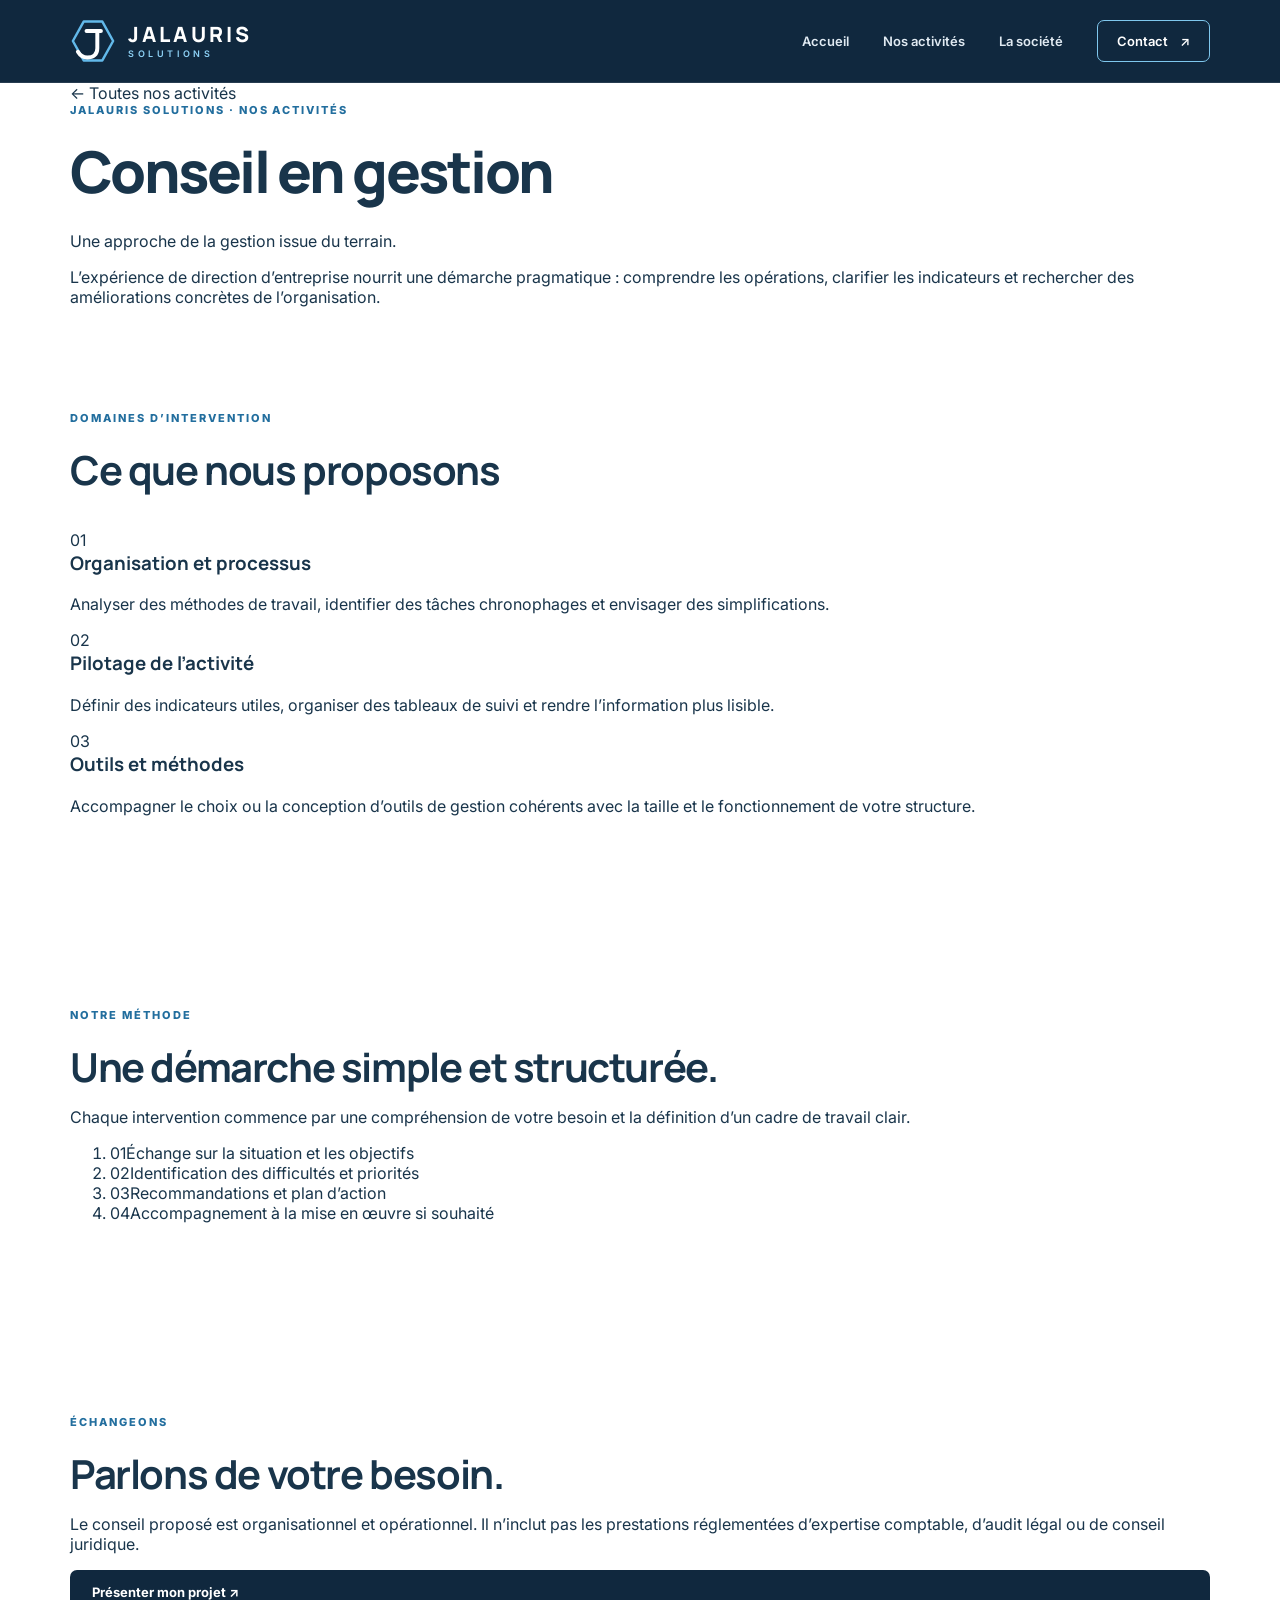
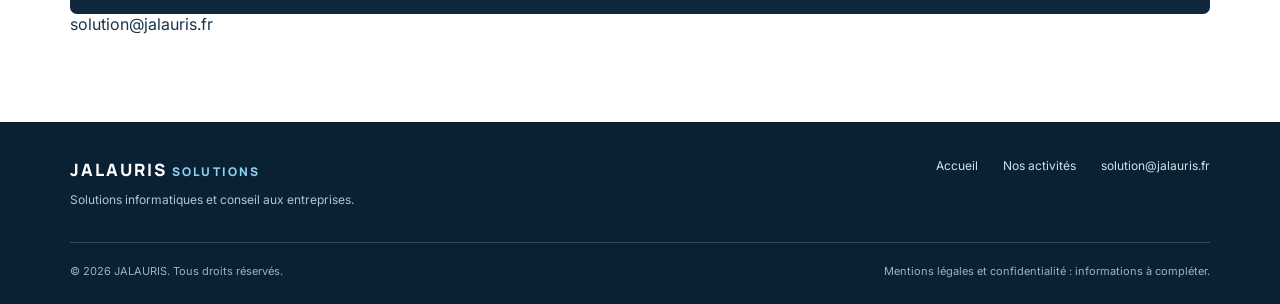
==== conseil-en-gestion.html @ a0e3b8d9 "Crée page de prestation : Conseil en gestion" ====
<!doctype html>
<html lang="fr">
<head>
  <meta charset="UTF-8">
  <meta name="viewport" content="width=device-width, initial-scale=1">
  <meta name="theme-color" content="#10283e">
  <meta name="description" content="Conseil en gestion : découvrez l’approche et les prestations proposées par JALAURIS Solutions.">
  <title>Conseil en gestion — JALAURIS Solutions</title>
  <link rel="preconnect" href="https://fonts.googleapis.com">
  <link rel="preconnect" href="https://fonts.gstatic.com" crossorigin>
  <link href="https://fonts.googleapis.com/css2?family=Inter:wght@400;500;600;700&family=Manrope:wght@500;600;700;800&display=swap" rel="stylesheet">
  <link rel="icon" href="/favicon.ico?v=4" type="image/x-icon" sizes="32x32">
  <link rel="shortcut icon" href="/favicon.ico?v=4" type="image/x-icon">
  <link rel="stylesheet" href="/styles.css">
  <script src="/script.js" defer></script>
</head>
<body>
  <a class="skip-link" href="#contenu">Aller au contenu</a>
  <header class="site-header">
    <div class="container header-inner">
      <a class="brand" href="/index.html" aria-label="JALAURIS Solutions, accueil"><span class="brand-icon" aria-hidden="true"><svg viewBox="0 0 64 64" fill="none" xmlns="http://www.w3.org/2000/svg"><path d="M19 5H45L60 32L45 59H19L4 32L19 5Z" stroke="currentColor" stroke-width="3.4" stroke-linejoin="round"/><path d="M38 18V42c0 9-6 13-14 13-6 0-10-3-13-8M23 18H43" stroke="#fff" stroke-width="5.5" stroke-linecap="round"/></svg></span><span class="brand-name"><strong>JALAURIS</strong><small>SOLUTIONS</small></span></a>
      <button class="menu-toggle" type="button" aria-label="Ouvrir le menu" aria-controls="navigation" aria-expanded="false"><span></span><span></span><span></span></button>
      <nav class="navigation" id="navigation" aria-label="Navigation principale">
        <a href="/index.html">Accueil</a>
        <a href="/index.html#activites">Nos activités</a>
        <a href="/index.html#societe">La société</a>
        <a class="nav-contact" href="/index.html#contact">Contact <span aria-hidden="true">↗</span></a>
      </nav>
    </div>
  </header>
  <main id="contenu">
    <section class="detail-hero">
      <div class="container detail-hero-inner">
        <a class="back-link" href="/index.html#activites">← Toutes nos activités</a>
        <p class="eyebrow">JALAURIS SOLUTIONS · NOS ACTIVITÉS</p>
        <h1>Conseil en gestion</h1>
        <p class="detail-tagline">Une approche de la gestion issue du terrain.</p>
        <p class="detail-lead">L’expérience de direction d’entreprise nourrit une démarche pragmatique : comprendre les opérations, clarifier les indicateurs et rechercher des améliorations concrètes de l’organisation.</p>
      </div>
    </section>
    <section class="section detail-section" aria-labelledby="offre">
      <div class="container">
        <div class="section-intro"><p class="eyebrow">DOMAINES D’INTERVENTION</p><h2 id="offre">Ce que nous proposons</h2></div>
        <div class="detail-grid"><article class="detail-card"><span class="detail-index">01</span><h3>Organisation et processus</h3><p>Analyser des méthodes de travail, identifier des tâches chronophages et envisager des simplifications.</p></article>
<article class="detail-card"><span class="detail-index">02</span><h3>Pilotage de l’activité</h3><p>Définir des indicateurs utiles, organiser des tableaux de suivi et rendre l’information plus lisible.</p></article>
<article class="detail-card"><span class="detail-index">03</span><h3>Outils et méthodes</h3><p>Accompagner le choix ou la conception d’outils de gestion cohérents avec la taille et le fonctionnement de votre structure.</p></article></div>
      </div>
    </section>
    <section class="section detail-process" aria-labelledby="methode">
      <div class="container detail-process-grid">
        <div><p class="eyebrow">NOTRE MÉTHODE</p><h2 id="methode">Une démarche simple et structurée.</h2><p>Chaque intervention commence par une compréhension de votre besoin et la définition d’un cadre de travail clair.</p></div>
        <ol class="detail-steps"><li><span>01</span>Échange sur la situation et les objectifs</li>
<li><span>02</span>Identification des difficultés et priorités</li>
<li><span>03</span>Recommandations et plan d’action</li>
<li><span>04</span>Accompagnement à la mise en œuvre si souhaité</li></ol>
      </div>
    </section>
    <section class="section detail-callout" aria-labelledby="echanger">
      <div class="container detail-callout-inner">
        <div><p class="eyebrow">ÉCHANGEONS</p><h2 id="echanger">Parlons de votre besoin.</h2><p>Le conseil proposé est organisationnel et opérationnel. Il n’inclut pas les prestations réglementées d’expertise comptable, d’audit légal ou de conseil juridique.</p></div>
        <div class="detail-contact-actions"><a class="button-primary" href="/index.html#contact">Présenter mon projet ↗</a><a class="email-link" href="mailto:solution@jalauris.fr">solution@jalauris.fr</a></div>
      </div>
    </section>
  </main>
  <footer class="footer">
    <div class="container footer-main"><div><strong>JALAURIS <span>SOLUTIONS</span></strong><p>Solutions informatiques et conseil aux entreprises.</p></div><nav aria-label="Liens de pied de page"><a href="/index.html">Accueil</a><a href="/index.html#activites">Nos activités</a><a href="mailto:solution@jalauris.fr">solution@jalauris.fr</a></nav></div>
    <div class="container footer-bottom"><span>© <span id="year"></span> JALAURIS. Tous droits réservés.</span><span>Mentions légales et confidentialité : informations à compléter.</span></div>
  </footer>
</body>
</html>
---- styles.css ----
:root{--navy:#10283e;--blue:#62b9ea;--blue-dark:#226e9e;--text:#19354b;--muted:#556c7d;--border:#dce7ef;--light:#f3f7fa;--white:#fff;font-family:Inter,Arial,sans-serif;color:var(--text);font-synthesis:none}
*{box-sizing:border-box}
html{scroll-behavior:smooth;scroll-padding-top:100px}
body{margin:0;min-width:320px;background:var(--white)}
button,input,select,textarea{font:inherit}a{text-decoration:none;color:inherit}
a:focus-visible,button:focus-visible,input:focus-visible,select:focus-visible,textarea:focus-visible{outline:3px solid #329bd3;outline-offset:3px}
.container{width:min(1140px,calc(100% - 48px));margin:auto}
.skip-link{position:absolute;left:16px;top:-100px;background:#fff;color:#10283e;padding:12px;z-index:30}.skip-link:focus{top:10px}
.site-header{background:var(--navy);color:#fff;position:sticky;top:0;z-index:20;border-bottom:1px solid #ffffff18}
.header-inner{min-height:82px;display:flex;align-items:center;justify-content:space-between;gap:28px}
.brand{display:flex;align-items:center;gap:12px;flex-shrink:0}.brand-icon{width:46px;height:46px;display:grid;place-items:center;color:var(--blue)}.brand-icon svg{width:100%;height:100%}
.brand-name{display:flex;flex-direction:column;gap:4px}.brand-name strong{font:800 21px/1 Manrope,Arial,sans-serif;letter-spacing:.15em}.brand-name small{font:600 9px/1 Inter,sans-serif;letter-spacing:.4em;color:#8ed2f6}
.navigation{display:flex;align-items:center;gap:34px;font-size:13px;font-weight:600}.navigation a{color:#e0eaf2;transition:color .2s}.navigation a:hover{color:#8ed2f6}
.navigation .nav-contact{border:1px solid #7fc7ed;border-radius:7px;padding:12px 19px;color:#fff}.navigation .nav-contact:hover{background:#62b9ea19}.nav-contact span{margin-left:9px}.menu-toggle{display:none}
.intro{background:var(--navy);color:#fff}
.intro-inner{padding:88px 0 94px;max-width:1140px}.eyebrow{font-size:11px;font-weight:800;letter-spacing:.18em;color:var(--blue-dark);margin:0 0 20px}
.intro .eyebrow{color:#89d4fc}h1,h2,h3,p{margin-top:0}h1,h2,h3{font-family:Manrope,Arial,sans-serif}
h1{font-size:clamp(36px,4.5vw,59px);line-height:1.19;letter-spacing:-.047em;font-weight:800;max-width:890px;margin:0 0 25px}
h1 span{color:#8ed2f6}.intro-lead{font-size:clamp(15px,1.5vw,17px);line-height:1.85;max-width:770px;color:#cfdeea;margin:0 0 29px}
.text-action{color:#b0e4ff;font-size:13px;font-weight:700;display:inline-flex;align-items:center;gap:13px;padding-bottom:7px;border-bottom:1px solid #6dabc9}.text-action:hover{color:#fff}
.section{padding:88px 0}.section-intro{margin-bottom:35px;max-width:710px}h2{font-size:clamp(28px,3.2vw,40px);letter-spacing:-.035em;line-height:1.25;margin-bottom:15px}.section-intro>p:last-child{font-size:15px;line-height:1.8;color:var(--muted);margin:0}
.activity-grid{display:grid;grid-template-columns:repeat(2,minmax(0,1fr));gap:22px}
.activity-card{background:#fff;border:1px solid var(--border);border-radius:12px;padding:31px 34px 34px;min-height:252px;box-shadow:0 5px 23px #0f2e4308;transition:border-color .2s,box-shadow .2s,transform .2s}
.activity-card:hover{border-color:#9acdea;box-shadow:0 15px 36px #0f2e4313;transform:translateY(-3px)}
.card-heading{display:flex;align-items:center;justify-content:space-between;margin-bottom:22px}.card-icon{width:47px;height:47px;border-radius:10px;display:grid;place-items:center;background:#e8f5fc;color:#246e9c}
.card-icon svg{width:25px;height:25px;fill:none;stroke:currentColor;stroke-width:1.7;stroke-linejoin:round;stroke-linecap:round}
.card-index{font-size:12px;font-weight:700;color:#94a9b8}.activity-card h3{font-size:20px;line-height:1.35;letter-spacing:-.02em;margin-bottom:12px}
.activity-card p{color:var(--muted);font-size:14px;line-height:1.8;margin:0}
.company{background:var(--light)}.company-inner{display:grid;grid-template-columns:1fr 1fr;gap:80px;align-items:start}.company-inner h2{max-width:520px}
.company-copy{padding-top:33px}.company-copy p{font-size:15px;line-height:1.9;color:var(--muted);margin-bottom:15px}
.contact{background:#fff}.contact-inner{display:grid;grid-template-columns:.85fr 1.15fr;gap:84px;align-items:start}
.contact-inner>div>p:last-child{max-width:420px;font-size:15px;line-height:1.85;color:var(--muted)}
.contact-form{padding:30px;border-radius:13px;border:1px solid var(--border);box-shadow:0 10px 38px #103a5410;display:grid;gap:17px}
.contact-form label{display:grid;gap:8px;font-size:12px;font-weight:700}.contact-form label span{color:#af4f51}
.form-grid{display:grid;grid-template-columns:1fr 1fr;gap:15px}
input,select,textarea{width:100%;min-width:0;border:1px solid #cfdee8;background:#fff;color:var(--text);border-radius:7px;padding:12px 13px;font-size:13px}textarea{resize:vertical;min-height:115px}input::placeholder,textarea::placeholder{color:#8598a8}
.button-primary{background:var(--navy);color:#fff;border:0;border-radius:7px;padding:14px 22px;cursor:pointer;justify-self:start;font-size:13px;font-weight:700;display:flex;align-items:center;gap:18px}.button-primary:hover{background:#205173}
.form-note{font-size:11px;line-height:1.7;color:var(--muted);margin:0}
.footer{background:#0a2133;color:#fff;padding-top:36px}.footer-main{display:flex;justify-content:space-between;gap:30px;align-items:start;padding-bottom:35px}
.footer-main strong{font:800 17px Manrope,sans-serif;letter-spacing:.12em}.footer-main strong span{font-size:12px;color:#8ed2f6}.footer-main p{font-size:12px;color:#b2c5d4;margin:11px 0 0}
.footer-main nav{display:flex;gap:25px;flex-wrap:wrap;font-size:12px;color:#d3e0e9}.footer-main nav a:hover{color:#8ed2f6}
.footer-bottom{border-top:1px solid #30485a;padding:20px 0 25px;display:flex;justify-content:space-between;gap:20px;color:#9fb1c0;font-size:11px;line-height:1.5}
@media(max-width:900px){.navigation{gap:18px}.contact-inner{gap:40px}.company-inner{gap:40px}}
@media(max-width:700px){.container{width:min(100% - 36px,560px)}.header-inner{min-height:72px}.brand-icon{width:42px;height:42px}.brand-name strong{font-size:18px}.brand-name small{font-size:8px}
.menu-toggle{width:42px;height:42px;border:1px solid #688ca5;border-radius:8px;background:transparent;display:grid;place-content:center;gap:5px;cursor:pointer}.menu-toggle span{display:block;width:19px;height:2px;background:#fff}
.navigation{display:none;position:absolute;top:72px;left:0;right:0;background:var(--navy);box-shadow:0 20px 24px #0617254d;padding:14px 18px 22px;flex-direction:column;align-items:stretch;gap:0}.navigation.open{display:flex}.navigation a{padding:13px 6px}.navigation .nav-contact{margin-top:9px;text-align:center}
.intro-inner{padding:64px 0 70px}.section{padding:65px 0}.activity-grid,.company-inner,.contact-inner{grid-template-columns:1fr;gap:16px}.company-inner,.contact-inner{gap:20px}.company-copy{padding-top:0}.activity-card{min-height:unset;padding:26px}.section-intro{margin-bottom:25px}.footer-main{flex-direction:column}.footer-bottom{flex-direction:column;gap:8px}
}
@media(max-width:420px){h1{font-size:34px}.activity-card h3{font-size:18px}.form-grid{grid-template-columns:1fr}.contact-form{padding:20px}.footer-main nav{gap:16px}}
@media(prefers-reduced-motion:reduce){html{scroll-behavior:auto}*,*:before,*:after{transition:none!important;animation:none!important}}
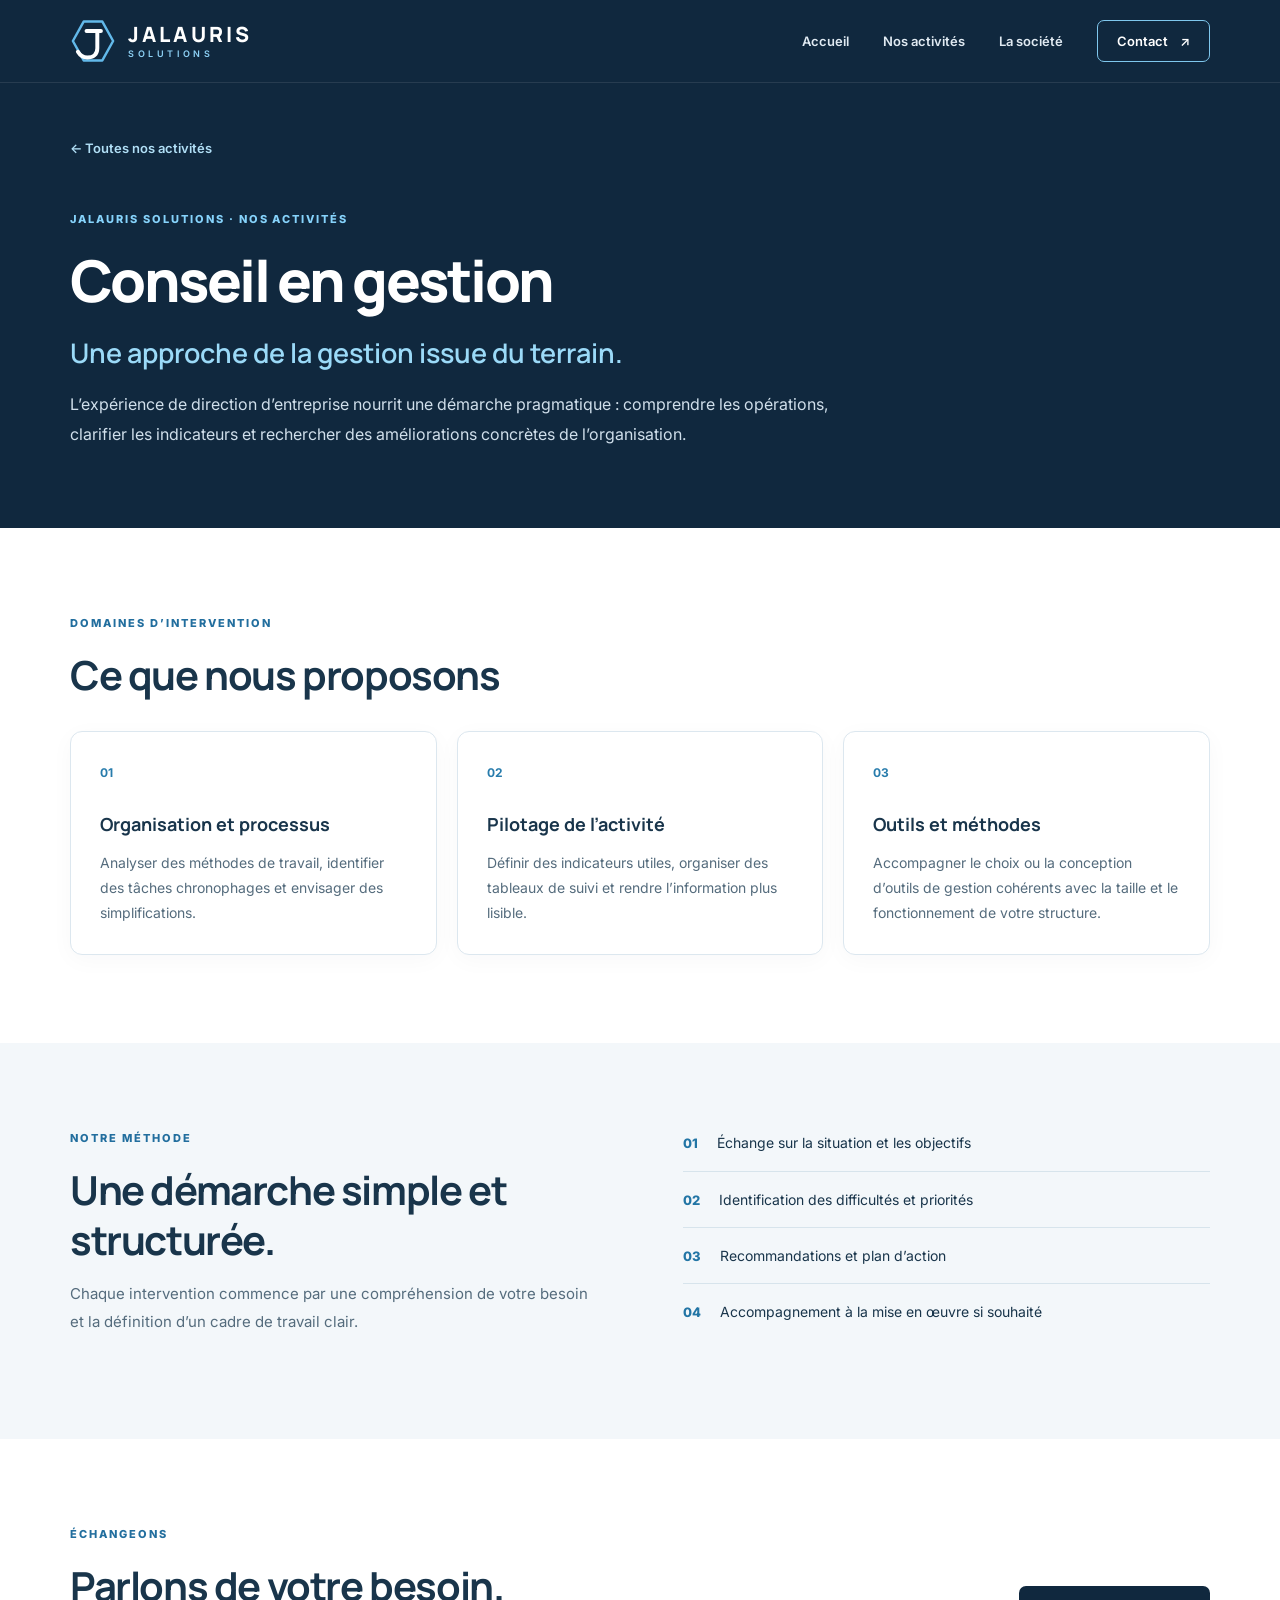
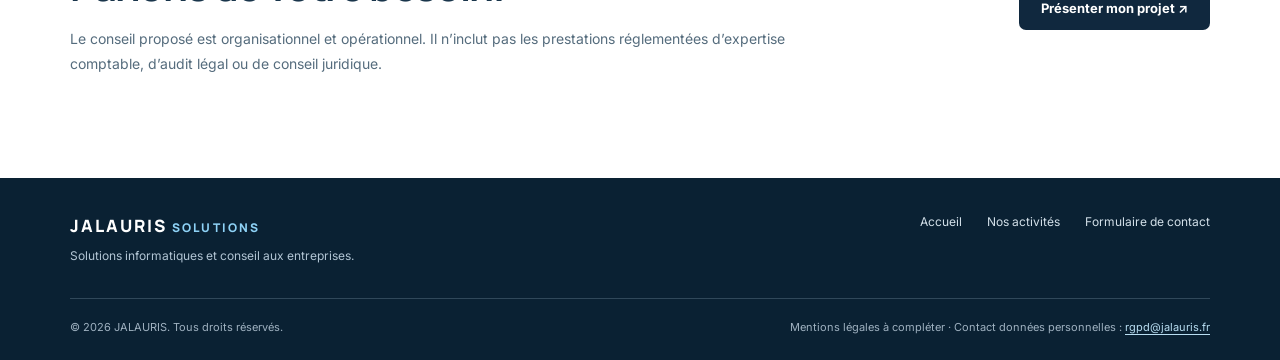
==== commit 86b4131d: "Sécurise formulaire et retire adresse commerciale publique" ====
--- a/conseil-en-gestion.html
+++ b/conseil-en-gestion.html
@@ -58,13 +58,13 @@
     <section class="section detail-callout" aria-labelledby="echanger">
       <div class="container detail-callout-inner">
         <div><p class="eyebrow">ÉCHANGEONS</p><h2 id="echanger">Parlons de votre besoin.</h2><p>Le conseil proposé est organisationnel et opérationnel. Il n’inclut pas les prestations réglementées d’expertise comptable, d’audit légal ou de conseil juridique.</p></div>
-        <div class="detail-contact-actions"><a class="button-primary" href="/index.html#contact">Présenter mon projet ↗</a><a class="email-link" href="mailto:solution@jalauris.fr">solution@jalauris.fr</a></div>
+        <div class="detail-contact-actions"><a class="button-primary" href="/index.html#contact">Présenter mon projet ↗</a></div>
       </div>
     </section>
   </main>
   <footer class="footer">
-    <div class="container footer-main"><div><strong>JALAURIS <span>SOLUTIONS</span></strong><p>Solutions informatiques et conseil aux entreprises.</p></div><nav aria-label="Liens de pied de page"><a href="/index.html">Accueil</a><a href="/index.html#activites">Nos activités</a><a href="mailto:solution@jalauris.fr">solution@jalauris.fr</a></nav></div>
-    <div class="container footer-bottom"><span>© <span id="year"></span> JALAURIS. Tous droits réservés.</span><span>Mentions légales et confidentialité : informations à compléter.</span></div>
+    <div class="container footer-main"><div><strong>JALAURIS <span>SOLUTIONS</span></strong><p>Solutions informatiques et conseil aux entreprises.</p></div><nav aria-label="Liens de pied de page"><a href="/index.html">Accueil</a><a href="/index.html#activites">Nos activités</a><a href="/index.html#contact">Formulaire de contact</a></nav></div>
+    <div class="container footer-bottom"><span>© <span id="year"></span> JALAURIS. Tous droits réservés.</span><span>Mentions légales à compléter · Contact données personnelles : <a href="mailto:rgpd@jalauris.fr">rgpd@jalauris.fr</a></span></div>
   </footer>
 </body>
 </html>
--- a/styles.css
+++ b/styles.css
@@ -48,3 +48,46 @@
 }
 @media(max-width:420px){h1{font-size:34px}.activity-card h3{font-size:18px}.form-grid{grid-template-columns:1fr}.contact-form{padding:20px}.footer-main nav{gap:16px}}
 @media(prefers-reduced-motion:reduce){html{scroll-behavior:auto}*,*:before,*:after{transition:none!important;animation:none!important}}
+
+/* Pages d'activités et navigation des cartes */
+.activity-link{display:flex;flex-direction:column;color:inherit;text-decoration:none}
+.activity-link:focus-visible{outline:3px solid var(--blue-dark);outline-offset:4px}
+.card-more{display:inline-flex;gap:9px;align-items:center;color:#176594;font-size:12px;font-weight:700;margin-top:auto;padding-top:20px}
+.card-more span{font-size:18px;transition:transform .2s}.activity-link:hover .card-more span{transform:translate(3px,-3px)}
+.detail-hero{background:var(--navy);color:#fff}
+.detail-hero-inner{padding:54px 0 79px}
+.back-link{display:inline-block;color:#b1dff6;font-size:13px;font-weight:600;margin-bottom:56px}.back-link:hover{color:#fff}
+.detail-hero .eyebrow{color:#86d3fb}
+.detail-hero h1{max-width:1000px;margin-bottom:18px}
+.detail-tagline{font:600 clamp(19px,2.4vw,27px)/1.5 Manrope,sans-serif;color:#9bdaf8;max-width:770px;margin-bottom:17px}
+.detail-lead{font-size:16px;line-height:1.85;color:#d0dfeb;max-width:800px;margin:0}
+.detail-section .section-intro{margin-bottom:31px}
+.detail-grid{display:grid;grid-template-columns:repeat(3,minmax(0,1fr));gap:20px}
+.detail-card{background:#fff;border:1px solid var(--border);border-radius:12px;padding:29px;box-shadow:0 5px 23px #0f2e4308}
+.detail-index{display:inline-block;font-size:12px;color:#287cac;font-weight:700;margin-bottom:32px}
+.detail-card h3{font-size:18px;line-height:1.35;margin-bottom:13px}
+.detail-card p{font-size:14px;line-height:1.8;color:var(--muted);margin:0}
+.detail-process{background:var(--light)}
+.detail-process-grid{display:grid;grid-template-columns:1fr 1fr;gap:85px}
+.detail-process-grid>div>p:last-child{font-size:15px;line-height:1.85;color:var(--muted)}
+.detail-steps{margin:0;padding:0;list-style:none}
+.detail-steps li{display:flex;gap:19px;align-items:baseline;border-bottom:1px solid #d7e4ec;padding:16px 0;line-height:1.65;font-size:14px}
+.detail-steps li:first-child{padding-top:0}.detail-steps li:last-child{border-bottom:0}
+.detail-steps li span{color:#2275a5;font-weight:800;font-size:13px}
+.detail-callout-inner{display:flex;align-items:center;justify-content:space-between;gap:65px}
+.detail-callout-inner>div:first-child{max-width:720px}
+.detail-callout-inner p:last-child{color:var(--muted);line-height:1.8;font-size:14px}
+.detail-contact-actions{display:flex;flex-direction:column;align-items:flex-start;gap:16px;flex-shrink:0}
+.detail-contact-actions .button-primary{text-decoration:none}
+.email-link{color:#176594;font-size:14px;font-weight:700;text-decoration:underline;text-underline-offset:4px}
+.contact-inner .email-link{display:inline-block;margin-top:17px}
+.footer-main nav{max-width:560px}
+@media(max-width:900px){.detail-grid{grid-template-columns:1fr 1fr}.detail-process-grid{gap:35px}}
+@media(max-width:700px){.detail-hero-inner{padding:32px 0 61px}.back-link{margin-bottom:43px}.detail-grid,.detail-process-grid{grid-template-columns:1fr}.detail-callout-inner{flex-direction:column;align-items:flex-start;gap:22px}.detail-card{padding:26px}.detail-index{margin-bottom:20px}}
+@media(max-width:430px){.detail-contact-actions{width:100%}.detail-contact-actions .button-primary{width:100%;justify-content:center}}
+
+/* Formulaire sécurisé */
+.turnstile-widget{min-height:30px}
+.button-primary:disabled{opacity:.55;cursor:not-allowed}
+.form-note[role="status"]{min-height:35px}
+.footer-bottom a{color:#b9def2;text-decoration:underline;text-underline-offset:3px}
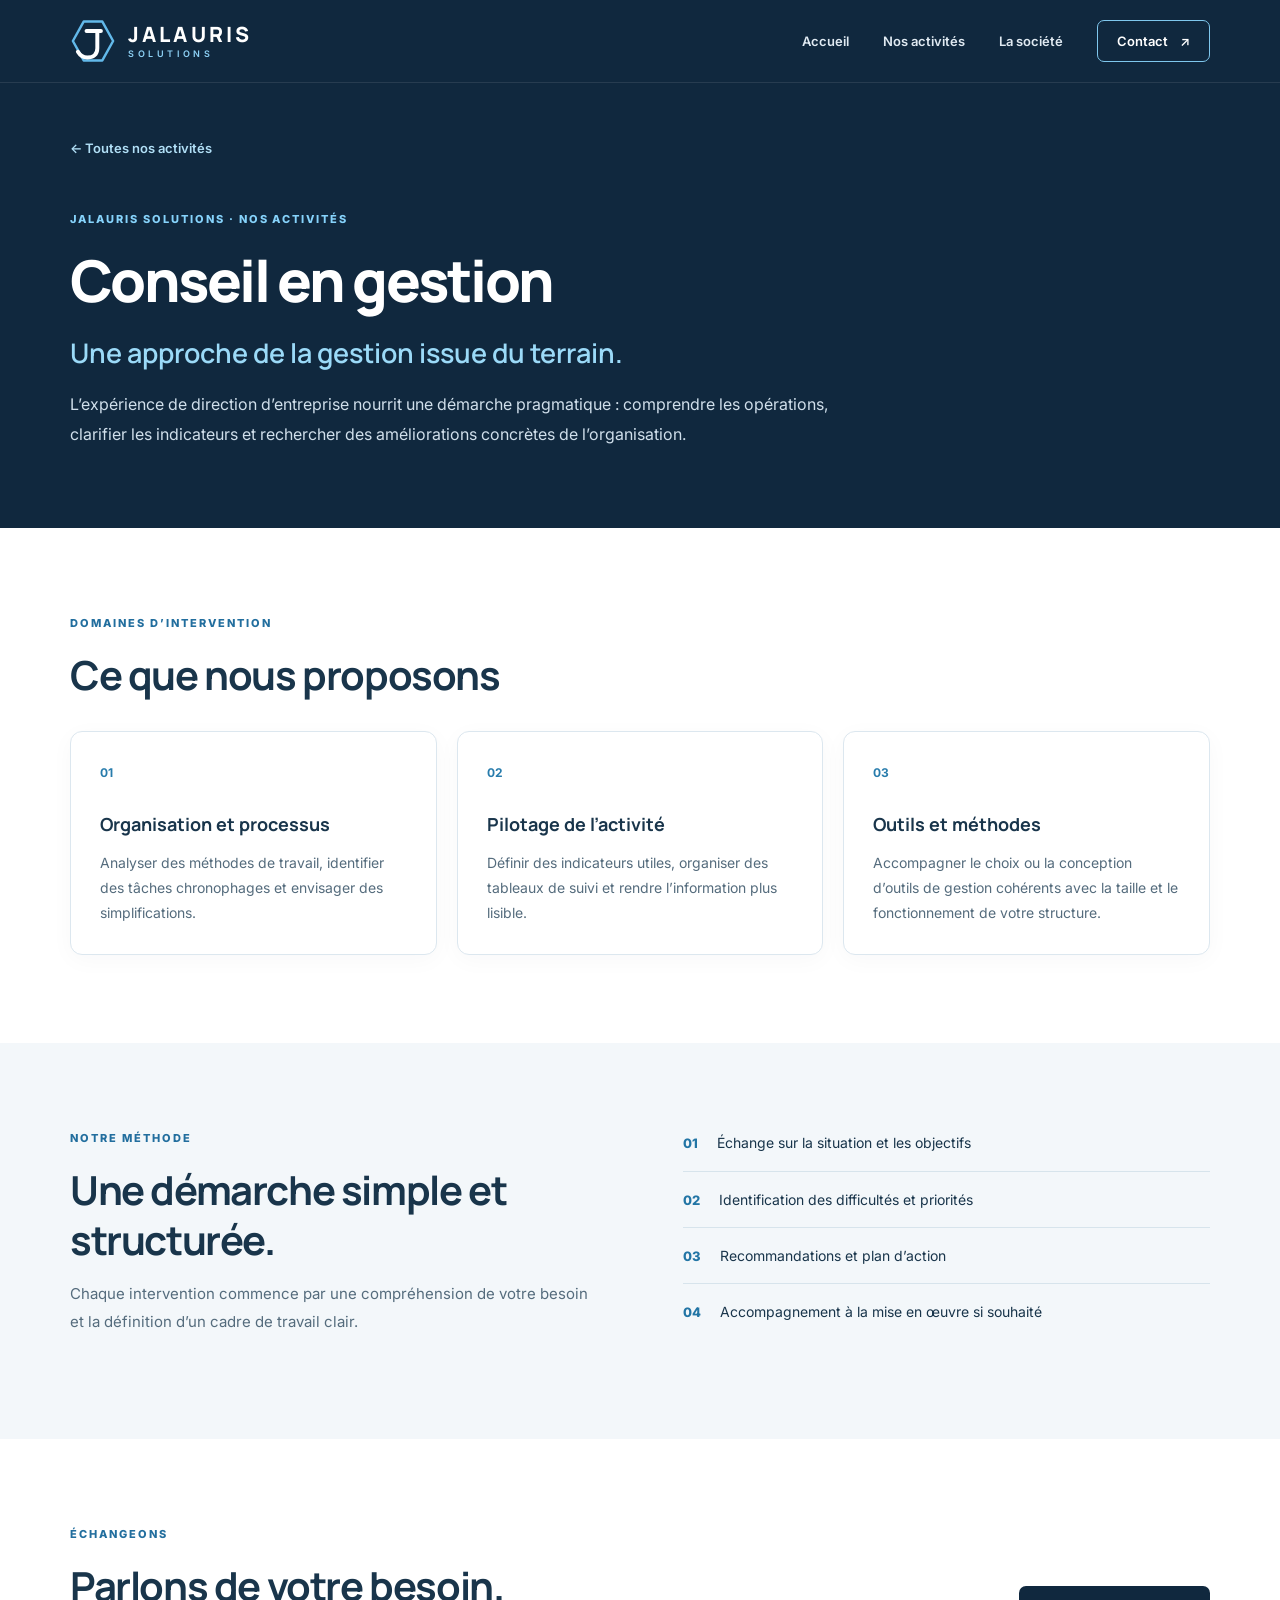
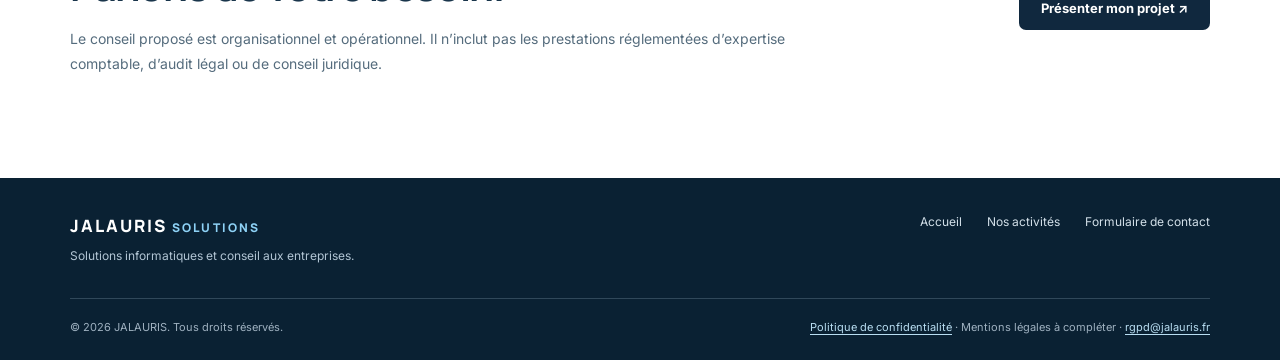
==== commit 9a18adf4: "Ajoute information RGPD et liens vers la politique de confidentialité" ====
--- a/conseil-en-gestion.html
+++ b/conseil-en-gestion.html
@@ -64,7 +64,7 @@
   </main>
   <footer class="footer">
     <div class="container footer-main"><div><strong>JALAURIS <span>SOLUTIONS</span></strong><p>Solutions informatiques et conseil aux entreprises.</p></div><nav aria-label="Liens de pied de page"><a href="/index.html">Accueil</a><a href="/index.html#activites">Nos activités</a><a href="/index.html#contact">Formulaire de contact</a></nav></div>
-    <div class="container footer-bottom"><span>© <span id="year"></span> JALAURIS. Tous droits réservés.</span><span>Mentions légales à compléter · Contact données personnelles : <a href="mailto:rgpd@jalauris.fr">rgpd@jalauris.fr</a></span></div>
+    <div class="container footer-bottom"><span>© <span id="year"></span> JALAURIS. Tous droits réservés.</span><span><a href="/politique-confidentialite.html">Politique de confidentialité</a> · Mentions légales à compléter · <a href="mailto:rgpd@jalauris.fr">rgpd@jalauris.fr</a></span></div>
   </footer>
 </body>
 </html>
--- a/styles.css
+++ b/styles.css
@@ -91,3 +91,13 @@
 .button-primary:disabled{opacity:.55;cursor:not-allowed}
 .form-note[role="status"]{min-height:35px}
 .footer-bottom a{color:#b9def2;text-decoration:underline;text-underline-offset:3px}
+
+/* Informations RGPD : lisibilité du formulaire et page de confidentialité */
+.privacy-notice{font-size:12px;line-height:1.8;color:var(--muted);margin:0}
+.privacy-notice a,.privacy-content a{color:#176594;text-decoration:underline;text-underline-offset:3px;font-weight:600}
+.privacy-hero{background:var(--navy);color:#fff;padding:52px 0 76px}
+.privacy-hero .eyebrow{color:#8ed2f6}.privacy-hero h1{font-size:clamp(32px,4vw,49px);margin-bottom:16px}.privacy-hero p:not(.eyebrow){max-width:780px;color:#d1e1ec;line-height:1.8;font-size:16px}.privacy-hero small{color:#a7becd}
+.privacy-back{display:inline-block;color:#b6e5ff;font-size:13px;font-weight:600;margin-bottom:48px}
+.privacy-content{max-width:900px}.privacy-content h2{font-size:22px;margin:32px 0 13px}.privacy-content h2:first-child{margin-top:0}
+.privacy-content p,.privacy-content li{font-size:15px;line-height:1.85;color:var(--muted)}.privacy-content ul{padding-left:22px}.privacy-content li{padding-bottom:9px}
+@media(max-width:700px){.privacy-hero{padding:35px 0 55px}.privacy-back{margin-bottom:36px}.privacy-content h2{font-size:20px}}
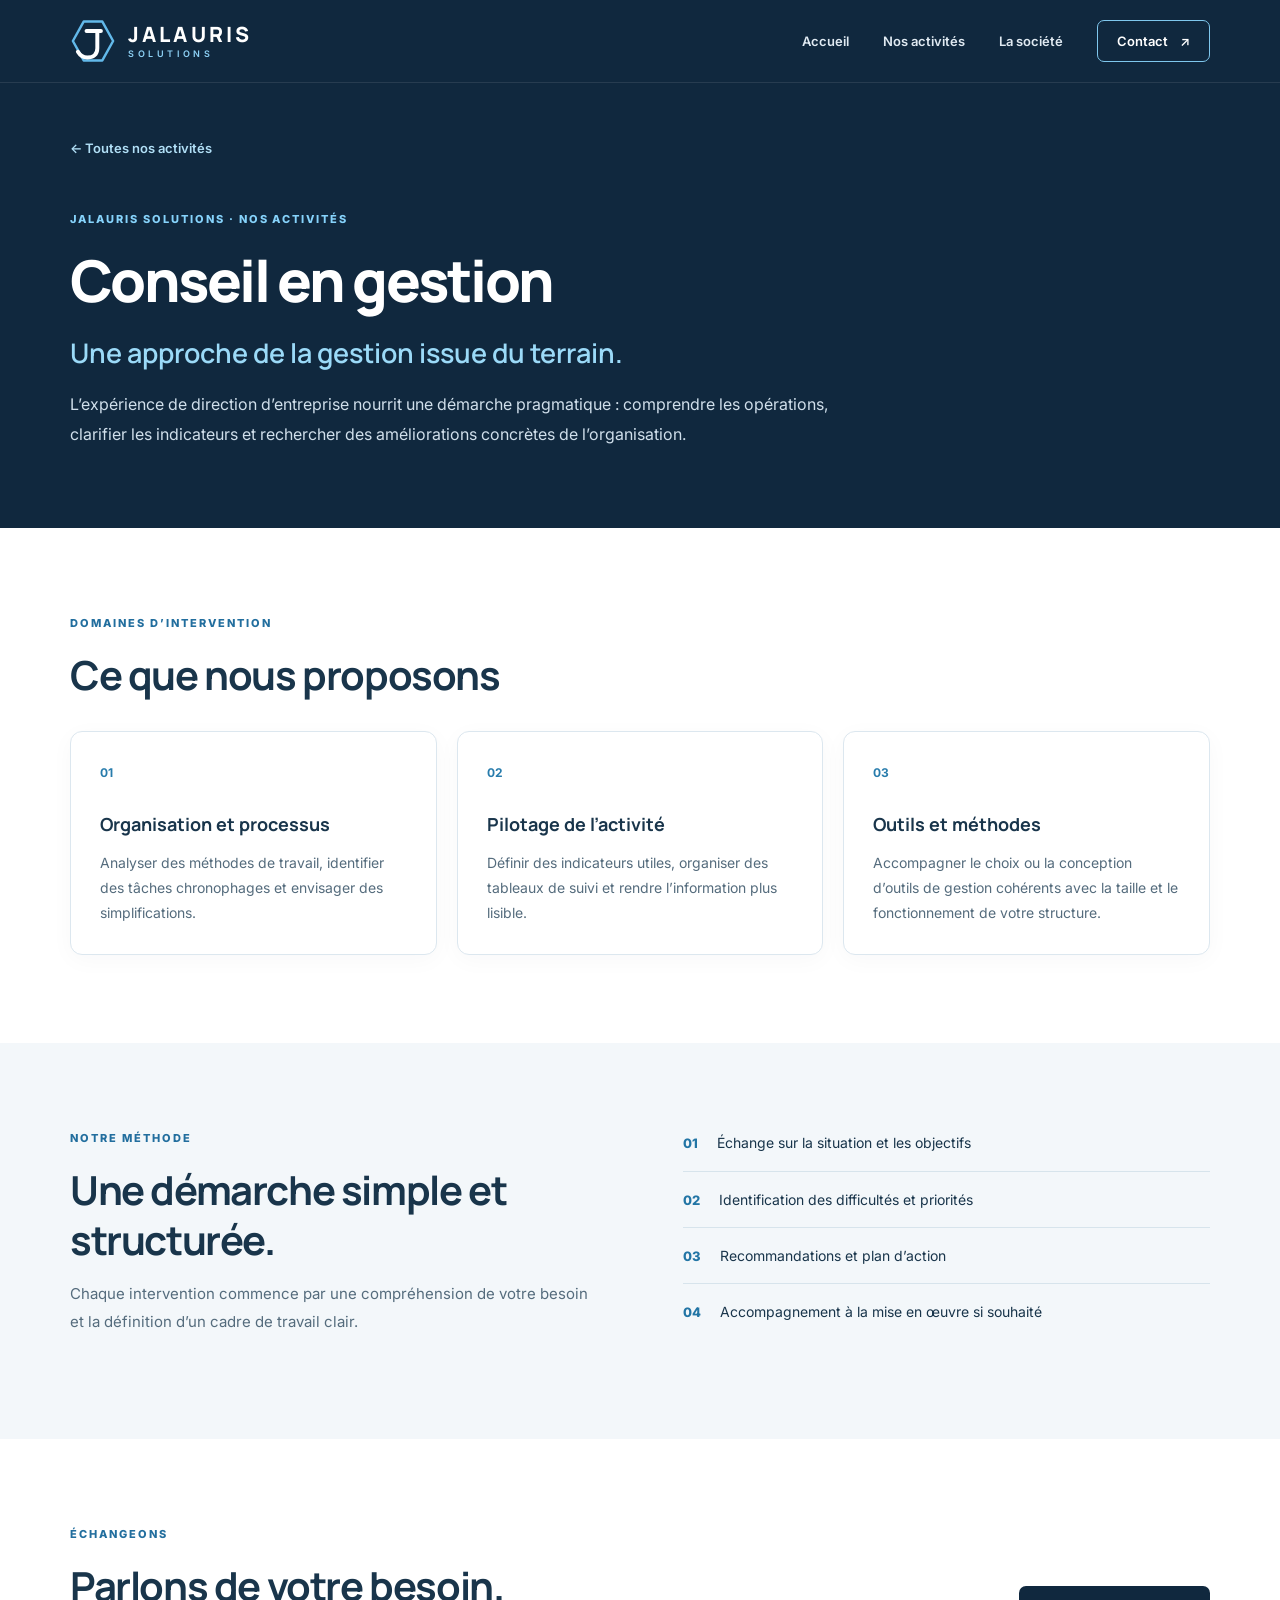
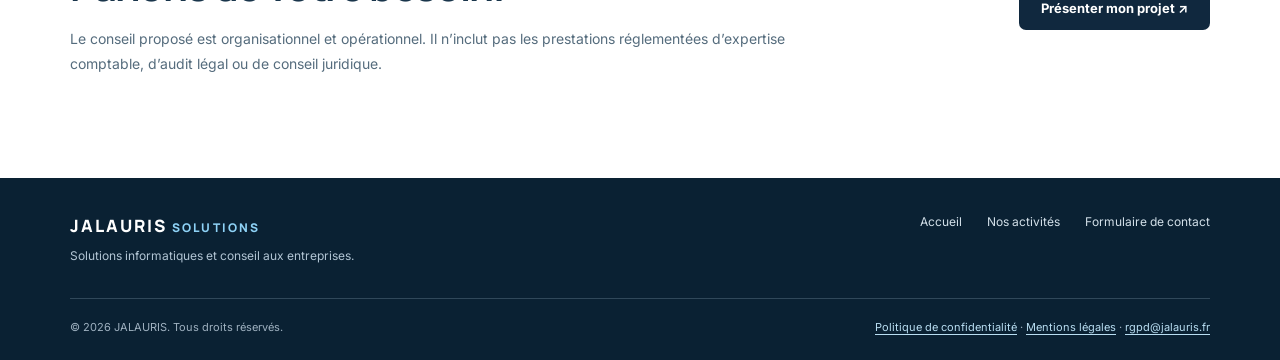
==== commit 2a77dbbc: "Ajoute les mentions légales et un audit prudent de conservation IMAP" ====
--- a/conseil-en-gestion.html
+++ b/conseil-en-gestion.html
@@ -64,7 +64,7 @@
   </main>
   <footer class="footer">
     <div class="container footer-main"><div><strong>JALAURIS <span>SOLUTIONS</span></strong><p>Solutions informatiques et conseil aux entreprises.</p></div><nav aria-label="Liens de pied de page"><a href="/index.html">Accueil</a><a href="/index.html#activites">Nos activités</a><a href="/index.html#contact">Formulaire de contact</a></nav></div>
-    <div class="container footer-bottom"><span>© <span id="year"></span> JALAURIS. Tous droits réservés.</span><span><a href="/politique-confidentialite.html">Politique de confidentialité</a> · Mentions légales à compléter · <a href="mailto:rgpd@jalauris.fr">rgpd@jalauris.fr</a></span></div>
+    <div class="container footer-bottom"><span>© <span id="year"></span> JALAURIS. Tous droits réservés.</span><span><a href="/politique-confidentialite.html">Politique de confidentialité</a> · <a href="/mentions-legales.html">Mentions légales</a> · <a href="mailto:rgpd@jalauris.fr">rgpd@jalauris.fr</a></span></div>
   </footer>
 </body>
 </html>
--- a/styles.css
+++ b/styles.css
@@ -101,3 +101,6 @@
 .privacy-content{max-width:900px}.privacy-content h2{font-size:22px;margin:32px 0 13px}.privacy-content h2:first-child{margin-top:0}
 .privacy-content p,.privacy-content li{font-size:15px;line-height:1.85;color:var(--muted)}.privacy-content ul{padding-left:22px}.privacy-content li{padding-bottom:9px}
 @media(max-width:700px){.privacy-hero{padding:35px 0 55px}.privacy-back{margin-bottom:36px}.privacy-content h2{font-size:20px}}
+
+/* Informations juridiques à finaliser. */
+.legal-pending{border-left:4px solid #176594;padding:16px 20px;background:#eef6fb}
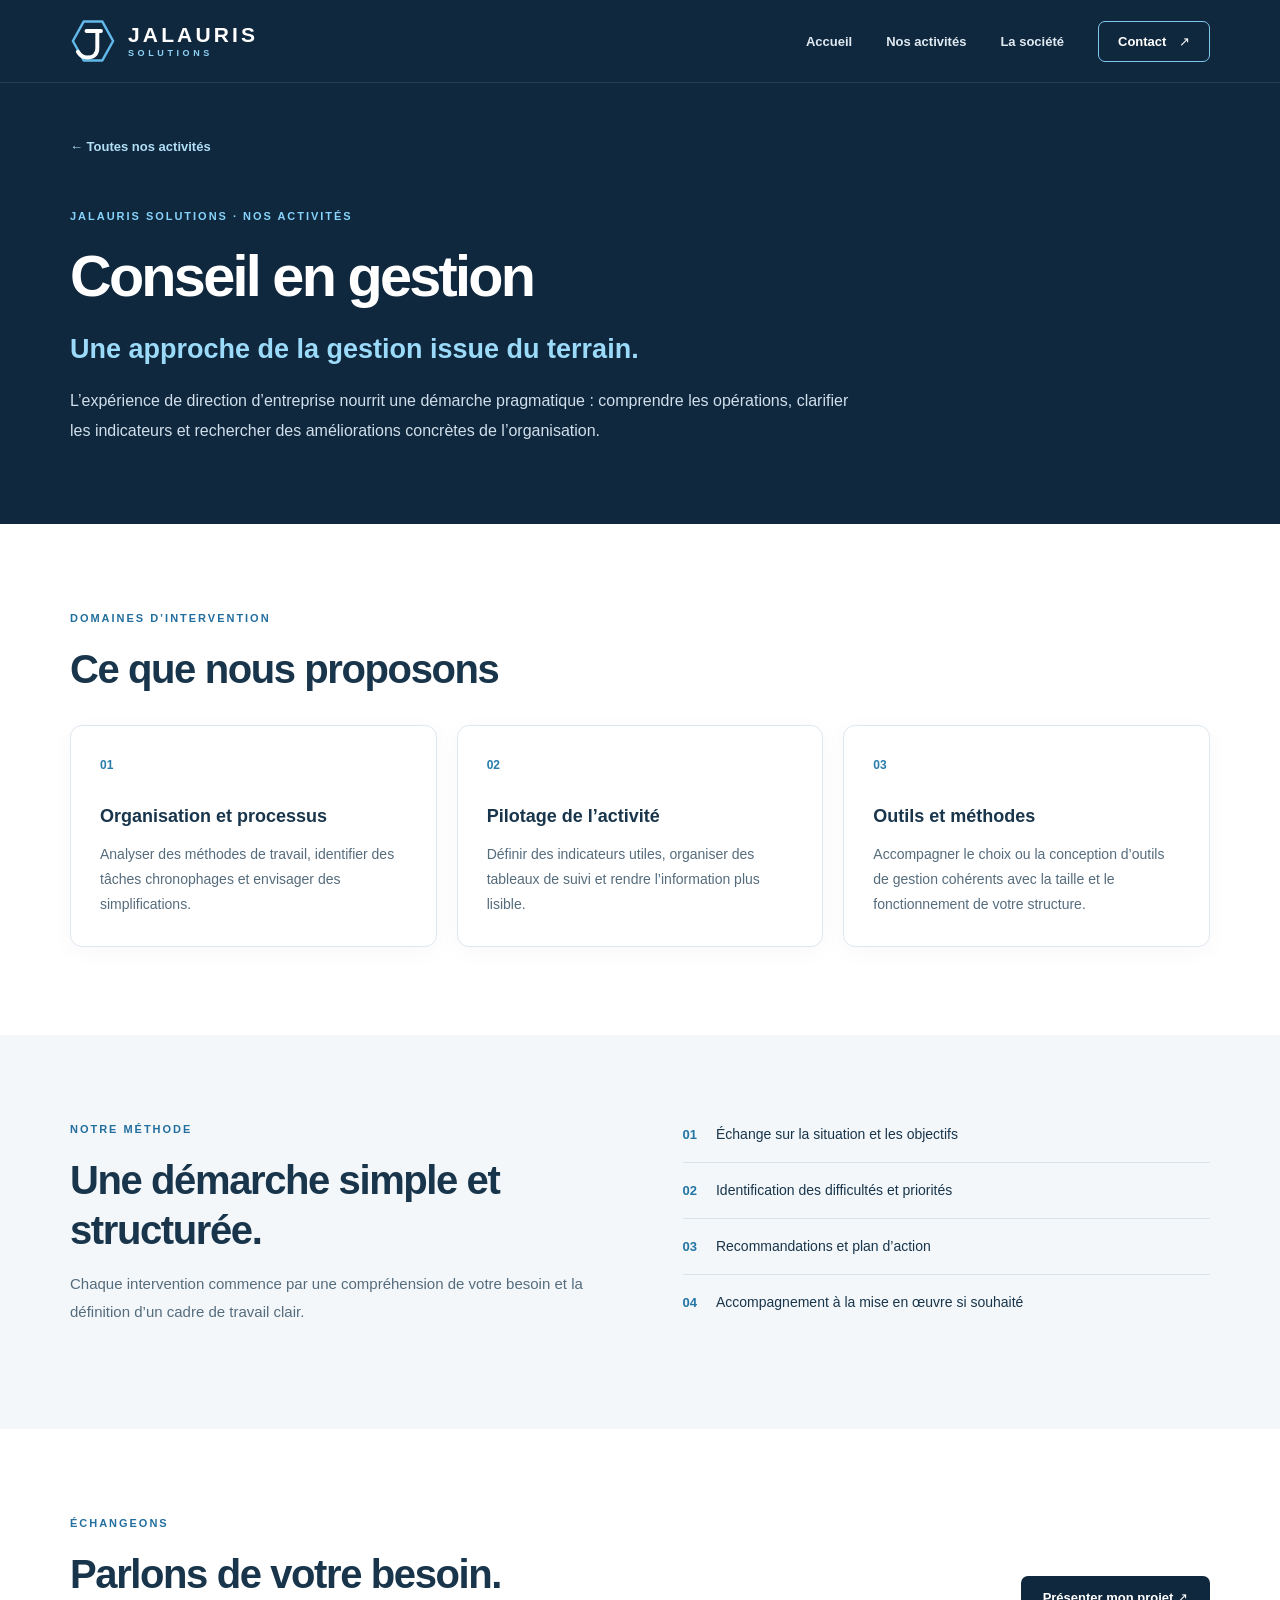
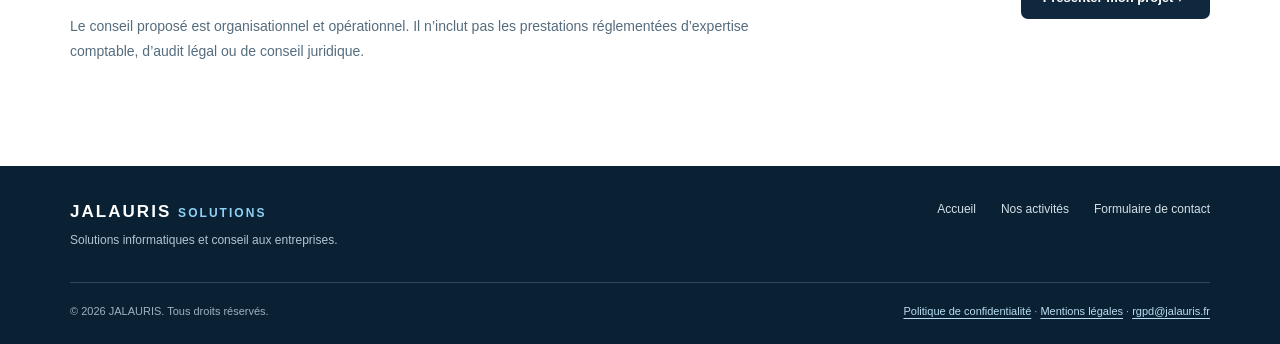
==== commit 6eeb6d4e: "Retire les appels aux polices Google Fonts" ====
--- a/conseil-en-gestion.html
+++ b/conseil-en-gestion.html
@@ -6,9 +6,6 @@
   <meta name="theme-color" content="#10283e">
   <meta name="description" content="Conseil en gestion : découvrez l’approche et les prestations proposées par JALAURIS Solutions.">
   <title>Conseil en gestion — JALAURIS Solutions</title>
-  <link rel="preconnect" href="https://fonts.googleapis.com">
-  <link rel="preconnect" href="https://fonts.gstatic.com" crossorigin>
-  <link href="https://fonts.googleapis.com/css2?family=Inter:wght@400;500;600;700&family=Manrope:wght@500;600;700;800&display=swap" rel="stylesheet">
   <link rel="icon" href="/favicon.ico?v=4" type="image/x-icon" sizes="32x32">
   <link rel="shortcut icon" href="/favicon.ico?v=4" type="image/x-icon">
   <link rel="stylesheet" href="/styles.css">
